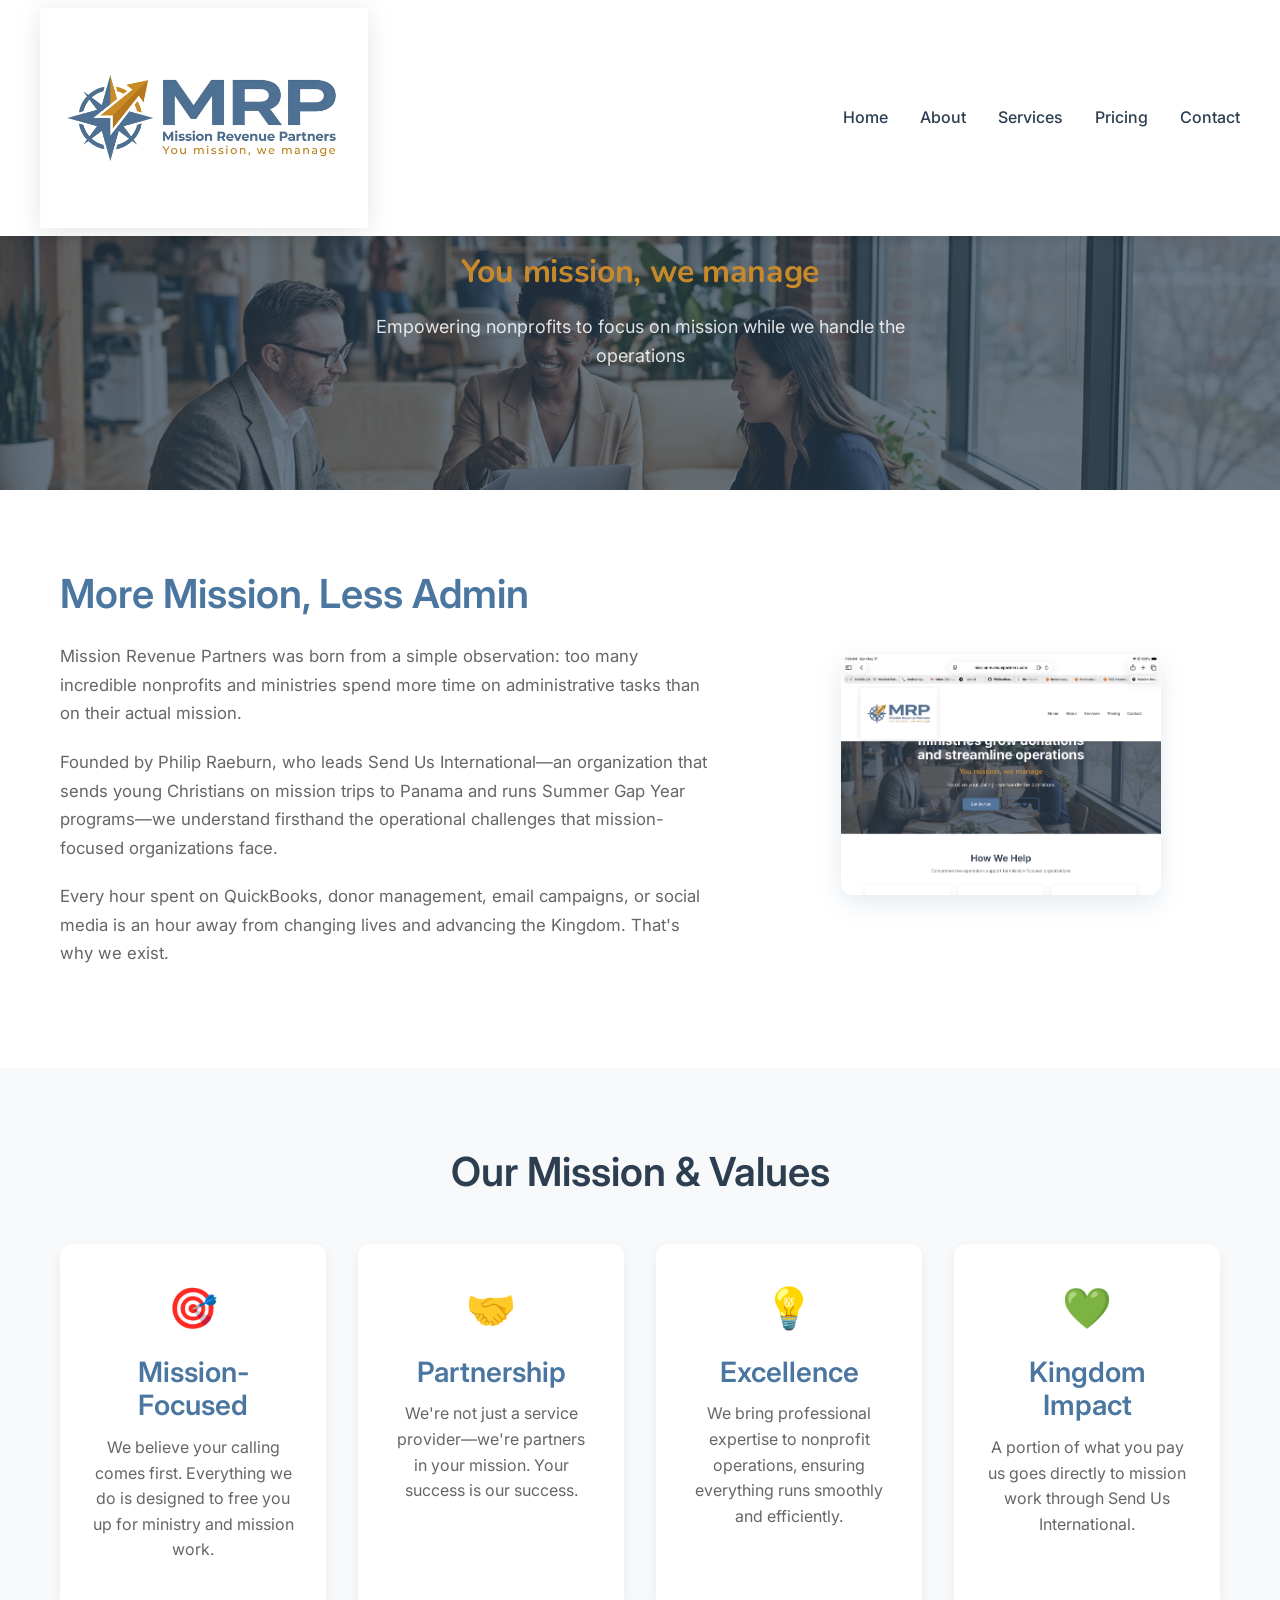
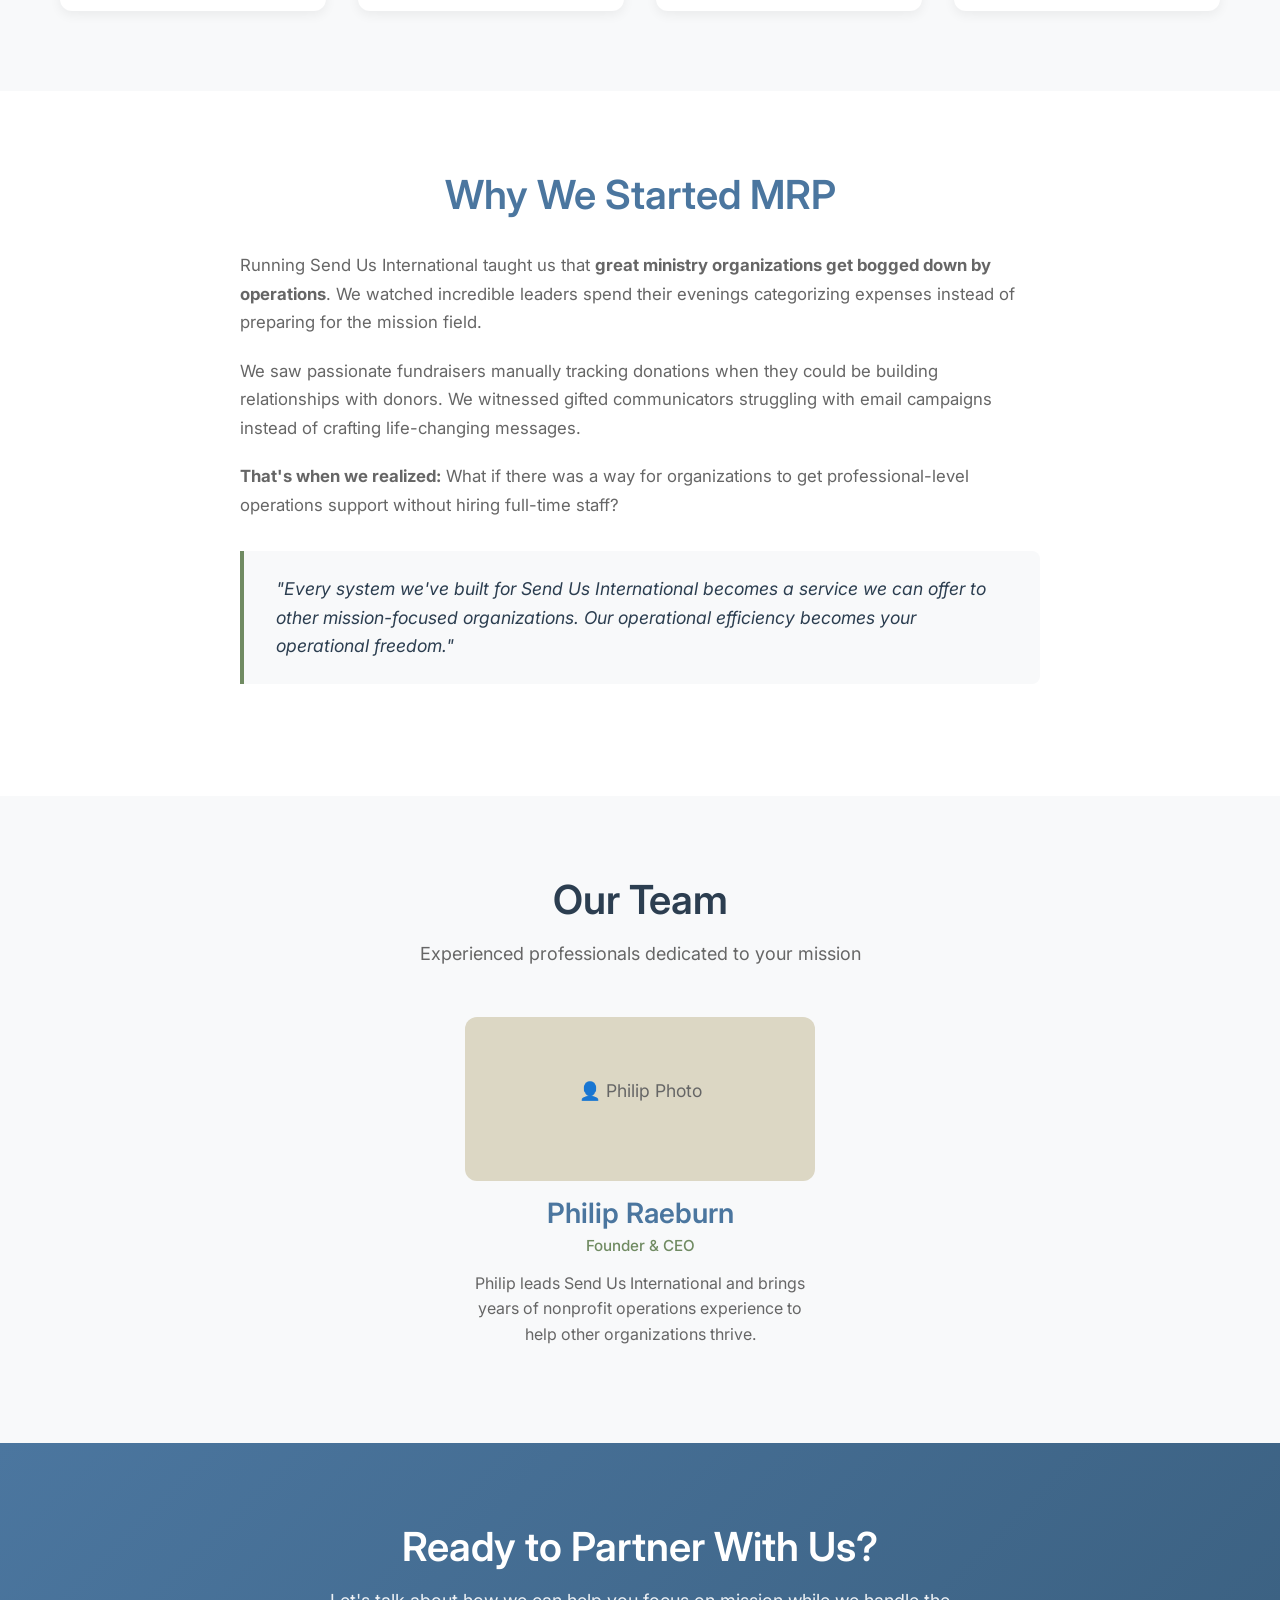
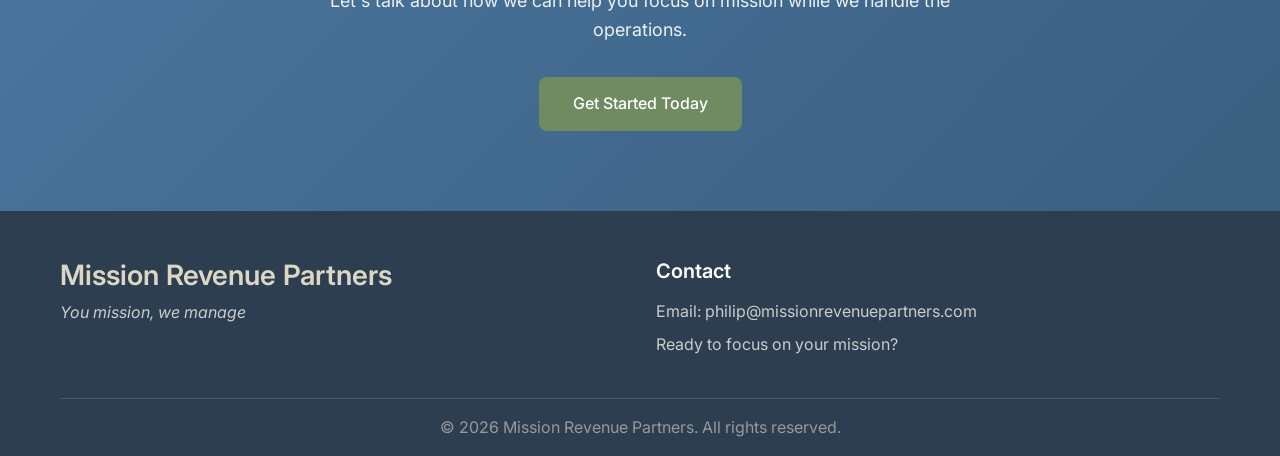
==== about.html @ ce21acee "Mobile-responsive hero: proper CSS classes instead of inline styles, mobile-optimized spacing and te" ====
<!DOCTYPE html>
<html lang="en">
<head>
    <meta charset="UTF-8">
    <meta name="viewport" content="width=device-width, initial-scale=1.0">
    <title>About Us - Mission Revenue Partners</title>
    <meta name="description" content="Learn about Mission Revenue Partners and our mission to help nonprofits and ministries focus on their calling while we handle operations.">
    <link rel="icon" type="image/png" sizes="32x32" href="images/favicon-32.png">
    <link rel="stylesheet" href="css/style.css?t=1779023974">
    <link href="https://fonts.googleapis.com/css2?family=Inter:wght@300;400;500;600;700&family=Nunito:wght@400;600;700;800&display=swap" rel="stylesheet">
</head>
<body>
    <!-- Header -->
    <header class="header">
        <nav class="nav container">
            <div class="nav-brand">
                <img src="images/logo.png?v=1778891341" alt="Mission Revenue Partners - You mission, we manage" class="nav-logo" >
            </div>
            <ul class="nav-menu">
                <li><a href="index.html" class="nav-link">Home</a></li>
                <li><a href="about.html" class="nav-link">About</a></li>
                <li><a href="services.html" class="nav-link">Services</a></li>
                <li><a href="pricing.html" class="nav-link">Pricing</a></li>
                <li><a href="contact.html" class="nav-link">Contact</a></li>
            </ul>
            <div class="nav-toggle">
                <span></span>
                <span></span>
                <span></span>
            </div>
        </nav>
    </header>

    <!-- About Hero -->
    <section class="page-hero">
        <div class="container">
            <h1>About Mission Revenue Partners</h1>
            <p class="hero-tagline">You mission, we manage</p>
            <p class="page-subtitle">Empowering nonprofits to focus on mission while we handle the operations</p>
        </div>
    </section>

    <!-- Our Story -->
    <section class="our-story">
        <div class="container">
            <div class="story-grid">
                <div class="story-content">
                    <h2>More Mission, Less Admin</h2>
                    <p>Mission Revenue Partners was born from a simple observation: too many incredible nonprofits and ministries spend more time on administrative tasks than on their actual mission.</p>
                    
                    <p>Founded by Philip Raeburn, who leads Send Us International—an organization that sends young Christians on mission trips to Panama and runs Summer Gap Year programs—we understand firsthand the operational challenges that mission-focused organizations face.</p>
                    
                    <p>Every hour spent on QuickBooks, donor management, email campaigns, or social media is an hour away from changing lives and advancing the Kingdom. That's why we exist.</p>
                </div>
                <div class="story-image">
                    <div class="founder-image">
                        <img src="images/philip-raeburn.png" alt="Philip Raeburn, Founder of Mission Revenue Partners" class="profile-photo">
                    </div>
                </div>
            </div>
        </div>
    </section>

    <!-- Mission & Values -->
    <section class="mission-values">
        <div class="container">
            <div class="section-header">
                <h2>Our Mission & Values</h2>
            </div>
            <div class="values-grid">
                <div class="value-card">
                    <div class="value-icon">🎯</div>
                    <h3>Mission-Focused</h3>
                    <p>We believe your calling comes first. Everything we do is designed to free you up for ministry and mission work.</p>
                </div>
                <div class="value-card">
                    <div class="value-icon">🤝</div>
                    <h3>Partnership</h3>
                    <p>We're not just a service provider—we're partners in your mission. Your success is our success.</p>
                </div>
                <div class="value-card">
                    <div class="value-icon">💡</div>
                    <h3>Excellence</h3>
                    <p>We bring professional expertise to nonprofit operations, ensuring everything runs smoothly and efficiently.</p>
                </div>
                <div class="value-card">
                    <div class="value-icon">💚</div>
                    <h3>Kingdom Impact</h3>
                    <p>A portion of what you pay us goes directly to mission work through Send Us International.</p>
                </div>
            </div>
        </div>
    </section>

    <!-- Why We Started -->
    <section class="why-started">
        <div class="container">
            <div class="why-content">
                <h2>Why We Started MRP</h2>
                <div class="why-story">
                    <p>Running Send Us International taught us that <strong>great ministry organizations get bogged down by operations</strong>. We watched incredible leaders spend their evenings categorizing expenses instead of preparing for the mission field.</p>
                    
                    <p>We saw passionate fundraisers manually tracking donations when they could be building relationships with donors. We witnessed gifted communicators struggling with email campaigns instead of crafting life-changing messages.</p>
                    
                    <p><strong>That's when we realized:</strong> What if there was a way for organizations to get professional-level operations support without hiring full-time staff?</p>
                    
                    <blockquote>
                        "Every system we've built for Send Us International becomes a service we can offer to other mission-focused organizations. Our operational efficiency becomes your operational freedom."
                    </blockquote>
                </div>
            </div>
        </div>
    </section>

    <!-- Team Section -->
    <section class="team-section">
        <div class="container">
            <div class="section-header">
                <h2>Our Team</h2>
                <p>Experienced professionals dedicated to your mission</p>
            </div>
            <div class="team-grid">
                <div class="team-member">
                    <div class="member-image">
                        <div class="placeholder-image">
                            <p>👤 Philip Photo</p>
                        </div>
                    </div>
                    <h3>Philip Raeburn</h3>
                    <p class="member-title">Founder & CEO</p>
                    <p>Philip leads Send Us International and brings years of nonprofit operations experience to help other organizations thrive.</p>
                </div>
            </div>
        </div>
    </section>

    <!-- CTA Section -->
    <section class="cta-section">
        <div class="container">
            <div class="cta-content">
                <h2>Ready to Partner With Us?</h2>
                <p>Let's talk about how we can help you focus on mission while we handle the operations.</p>
                <a href="contact.html" class="btn btn-primary">Get Started Today</a>
            </div>
        </div>
    </section>

    <!-- Footer -->
    <footer class="footer">
        <div class="container">
            <div class="footer-content">
                <div class="footer-brand">
                    <h3>Mission Revenue Partners</h3>
                    <p>You mission, we manage</p>
                </div>
                <div class="footer-contact">
                    <h4>Contact</h4>
                    <p>Email: philip@missionrevenuepartners.com</p>
                    <p>Ready to focus on your mission?</p>
                </div>
            </div>
            <div class="footer-bottom">
                <p>&copy; 2026 Mission Revenue Partners. All rights reserved.</p>
            </div>
        </div>
    </footer>

    <script src="js/main.js"></script>
</body>
</html>
---- css/style.css ----
/* Mission Revenue Partners - Website Styles */
/* Brand Colors: Blue #4B769F, Green #708B62, Beige #DCD7C4 */

:root {
    --primary-blue: #4B769F;
    --mission-green: #708B62;
    --amber-gold: #C8892B;
    --background-tan: #DCD7C4;
    --white: #ffffff;
    --dark: #2c3e50;
    --light-gray: #f8f9fa;
    --border-color: #e9ecef;
    
    --font-family: 'Inter', -apple-system, BlinkMacSystemFont, 'Segoe UI', sans-serif;
    --font-rounded: 'Nunito', 'Inter', -apple-system, sans-serif;
    --font-weight-light: 300;
    --font-weight-normal: 400;
    --font-weight-medium: 500;
    --font-weight-semibold: 600;
    --font-weight-bold: 700;
}

/* Base Styles */
* {
    margin: 0;
    padding: 0;
    box-sizing: border-box;
}

body {
    font-family: var(--font-family);
    font-weight: var(--font-weight-normal);
    line-height: 1.6;
    color: var(--dark);
    background-color: var(--white);
}

.container {
    max-width: 1200px;
    margin: 0 auto;
    padding: 0 20px;
}

/* Typography */
h1, h2, h3, h4, h5, h6 {
    font-weight: var(--font-weight-semibold);
    line-height: 1.2;
    margin-bottom: 1rem;
}

h1 { font-size: 3rem; }
h2 { font-size: 2.5rem; }
h3 { font-size: 1.75rem; }
h4 { font-size: 1.25rem; }

p {
    margin-bottom: 1rem;
    color: #666;
}

/* Buttons */
.btn {
    display: inline-block;
    padding: 12px 32px;
    font-weight: var(--font-weight-medium);
    text-decoration: none;
    border-radius: 8px;
    transition: all 0.3s ease;
    cursor: pointer;
    border: 2px solid transparent;
    font-size: 1rem;
}

.btn-primary {
    background-color: var(--primary-blue);
    color: var(--white);
}

.btn-primary:hover {
    background-color: #3a5f7f;
    transform: translateY(-2px);
}

.btn-secondary {
    background-color: transparent;
    color: var(--primary-blue);
    border-color: var(--primary-blue);
}

.btn-secondary:hover {
    background-color: var(--primary-blue);
    color: var(--white);
}

/* Header */
.header {
    background-color: var(--white);
    box-shadow: 0 2px 10px rgba(0,0,0,0.1);
    position: fixed;
    top: 0;
    left: 0;
    right: 0;
    z-index: 1000;
}

.nav {
    display: flex;
    justify-content: space-between;
    align-items: center;
    padding: 0.5rem 0;
}

.nav-brand {
    display: flex;
    align-items: center;
    gap: 12px;
}

.nav-logo {
    height: 220px !important;
    width: auto !important;
    display: block;
    filter: drop-shadow(0 4px 12px rgba(0,0,0,0.10));
    transition: transform 0.2s ease;
}
.nav-logo:hover {
    transform: scale(1.03);
}

.brand-name {
    color: var(--primary-blue);
    font-size: 1.35rem;
    font-weight: var(--font-weight-bold);
    margin: 0;
}

.nav-menu {
    display: flex;
    list-style: none;
    gap: 2rem;
    margin: 0;
}

.nav-link {
    text-decoration: none;
    color: var(--dark);
    font-weight: var(--font-weight-medium);
    transition: color 0.3s ease;
}

.nav-link:hover {
    color: var(--primary-blue);
}

.nav-toggle {
    display: none;
    flex-direction: column;
    cursor: pointer;
}

.nav-toggle span {
    width: 25px;
    height: 3px;
    background-color: var(--dark);
    margin: 3px 0;
    transition: 0.3s;
}

/* Hero Section */
.hero {
    background: linear-gradient(rgba(44, 62, 80, 0.6), rgba(44, 62, 80, 0.6)), url('../images/hero-bg.jpg?v=1779022975') center top/cover no-repeat;
    padding: 180px 0 140px;
    text-align: center;
    color: var(--white);
    min-height: 70vh;
    display: flex;
    align-items: center;
}

/* Mobile-optimized hero */
.hero-mobile-fixed {
    background: linear-gradient(rgba(0, 0, 0, 0.45), rgba(0, 0, 0, 0.45)), url('../images/hero-bg-new.png') center center/cover no-repeat;
    background-size: 120%;
    padding: 160px 0 160px;
    min-height: 90vh;
    display: flex;
    align-items: center;
    justify-content: center;
}

.hero .hero-title {
    color: var(--white);
}

.hero .hero-subtitle {
    color: rgba(255,255,255,0.85);
}

.hero-content {
    max-width: 800px;
    margin: 0 auto;
    width: 100%;
}

.hero-title {
    font-size: 3.5rem;
    font-weight: var(--font-weight-bold);
    color: var(--dark);
    margin-bottom: 1rem;
    line-height: 1.1;
}

.hero-tagline {
    font-family: var(--font-rounded);
    font-size: 2rem;
    font-weight: 700;
    color: var(--amber-gold);
    margin-bottom: 1rem;
    letter-spacing: -0.3px;
}

.hero-subtitle {
    font-size: 1.25rem;
    color: #666;
    margin-bottom: 2.5rem;
}

.hero-buttons {
    display: flex;
    gap: 1rem;
    justify-content: center;
    flex-wrap: wrap;
}

/* Services Preview */
.services-preview {
    padding: 80px 0;
    background-color: var(--white);
}

.section-header {
    text-align: center;
    margin-bottom: 3rem;
}

.section-header h2 {
    color: var(--dark);
    margin-bottom: 1rem;
}

.section-header p {
    font-size: 1.125rem;
    color: #666;
    max-width: 600px;
    margin: 0 auto;
}

.services-grid {
    display: grid;
    grid-template-columns: repeat(auto-fit, minmax(300px, 1fr));
    gap: 2rem;
    margin-top: 3rem;
}

.service-card {
    background-color: var(--white);
    padding: 2rem;
    border-radius: 12px;
    box-shadow: 0 4px 20px rgba(0,0,0,0.08);
    text-align: center;
    transition: transform 0.3s ease, box-shadow 0.3s ease;
}

.service-card:hover {
    transform: translateY(-5px);
    box-shadow: 0 8px 30px rgba(0,0,0,0.12);
}

.service-icon {
    font-size: 3rem;
    margin-bottom: 1rem;
}

.service-card h3 {
    color: var(--primary-blue);
    margin-bottom: 1rem;
}

.service-card p {
    color: #666;
    line-height: 1.6;
}

/* Value Proposition */
.value-prop {
    padding: 80px 0;
    background-color: var(--light-gray);
}

.value-content {
    text-align: center;
    max-width: 800px;
    margin: 0 auto;
}

.value-content h2 {
    color: var(--primary-blue);
    margin-bottom: 1.5rem;
}

.value-content p {
    font-size: 1.125rem;
    margin-bottom: 3rem;
}

.value-stats {
    display: grid;
    grid-template-columns: repeat(auto-fit, minmax(200px, 1fr));
    gap: 2rem;
    margin-top: 3rem;
}

.stat {
    text-align: center;
}

.stat h3 {
    font-size: 3rem;
    color: var(--mission-green);
    margin-bottom: 0.5rem;
    font-weight: var(--font-weight-bold);
}

.stat p {
    color: #666;
    font-weight: var(--font-weight-medium);
    margin: 0;
}

/* Mission Statement */
.mission-statement {
    padding: 80px 0;
    background-color: var(--primary-blue);
    color: var(--white);
}

.mission-content {
    text-align: center;
    max-width: 900px;
    margin: 0 auto;
}

.mission-statement h2 {
    color: var(--white);
    margin-bottom: 2rem;
}

.mission-text {
    font-size: 1.25rem;
    line-height: 1.7;
    color: var(--white);
    font-style: italic;
    margin: 0;
}

/* Page Hero (Sub-pages) */
.page-hero {
    background: linear-gradient(rgba(44, 62, 80, 0.7), rgba(44, 62, 80, 0.7)), url('../images/hero-bg.jpg?v=1779022975') center top/cover no-repeat;
    padding: 180px 0 120px;
    text-align: center;
    min-height: 50vh;
    display: flex;
    align-items: center;
}

.page-hero .container {
    width: 100%;
}

.page-hero h1 {
    font-size: 3rem;
    font-weight: var(--font-weight-bold);
    color: var(--white);
    margin-bottom: 0.5rem;
}

.page-hero .hero-tagline {
    color: var(--amber-gold);
}

.page-subtitle {
    font-size: 1.125rem;
    color: rgba(255,255,255,0.85);
    max-width: 600px;
    margin: 0 auto;
}

/* Our Story */
.our-story {
    padding: 80px 0;
}

.story-grid {
    display: grid;
    grid-template-columns: 1.5fr 1fr;
    gap: 4rem;
    align-items: center;
}

.story-content h2 {
    color: var(--primary-blue);
    margin-bottom: 1.5rem;
}

.story-content p {
    margin-bottom: 1.25rem;
    font-size: 1.05rem;
    line-height: 1.7;
}

.placeholder-image {
    background: var(--background-tan);
    border-radius: 12px;
    padding: 60px 40px;
    text-align: center;
    color: #999;
    font-size: 1.1rem;
}

.founder-image {
    text-align: center;
}

.profile-photo {
    width: 100%;
    max-width: 320px;
    height: auto;
    border-radius: 12px;
    box-shadow: 0 8px 24px rgba(75, 118, 159, 0.15);
    transition: transform 0.3s ease, box-shadow 0.3s ease;
}

.profile-photo:hover {
    transform: translateY(-4px);
    box-shadow: 0 12px 32px rgba(75, 118, 159, 0.2);
}

/* Values */
.mission-values {
    padding: 80px 0;
    background: var(--light-gray);
}

.values-grid {
    display: grid;
    grid-template-columns: repeat(auto-fit, minmax(250px, 1fr));
    gap: 2rem;
    margin-top: 3rem;
}

.value-card {
    background: var(--white);
    padding: 2rem;
    border-radius: 12px;
    box-shadow: 0 4px 12px rgba(0,0,0,0.06);
    text-align: center;
}

.value-icon {
    font-size: 2.5rem;
    margin-bottom: 1rem;
}

.value-card h3 {
    color: var(--primary-blue);
    margin-bottom: 0.75rem;
}

/* Why Started */
.why-started {
    padding: 80px 0;
}

.why-content {
    max-width: 800px;
    margin: 0 auto;
}

.why-content h2 {
    text-align: center;
    color: var(--primary-blue);
    margin-bottom: 2rem;
}

.why-story p {
    margin-bottom: 1.25rem;
    font-size: 1.05rem;
    line-height: 1.7;
}

.why-story blockquote {
    border-left: 4px solid var(--mission-green);
    margin: 2rem 0;
    padding: 1.5rem 2rem;
    background: var(--light-gray);
    border-radius: 0 8px 8px 0;
    font-style: italic;
    font-size: 1.1rem;
    color: var(--dark);
}

/* Team */
.team-section {
    padding: 80px 0;
    background: var(--light-gray);
}

.team-grid {
    display: grid;
    grid-template-columns: repeat(auto-fit, minmax(280px, 1fr));
    gap: 2rem;
    margin-top: 3rem;
    justify-items: center;
}

.team-member {
    text-align: center;
    max-width: 350px;
}

.team-member h3 {
    color: var(--primary-blue);
    margin: 1rem 0 0.25rem;
}

.member-title {
    color: var(--mission-green);
    font-weight: var(--font-weight-medium);
    font-size: 0.95rem;
    margin-bottom: 0.75rem;
}

.member-image {
    margin-bottom: 0.5rem;
}

/* Services Detailed */
.services-detailed {
    padding: 80px 0;
}

.service-detailed {
    margin-bottom: 4rem;
    padding-bottom: 4rem;
    border-bottom: 1px solid var(--border-color);
}

.service-detailed:last-child {
    border-bottom: none;
    margin-bottom: 0;
    padding-bottom: 0;
}

.service-icon-large {
    font-size: 3.5rem;
    margin-bottom: 1rem;
}

.service-content h2 {
    color: var(--primary-blue);
    margin-bottom: 0.5rem;
}

.service-description {
    font-size: 1.125rem;
    color: #666;
    margin-bottom: 1.5rem;
}

.service-features {
    margin-bottom: 1.5rem;
}

.service-features h3 {
    color: var(--mission-green);
    font-size: 1.1rem;
    margin-bottom: 0.75rem;
}

.service-features ul {
    list-style: none;
    padding: 0;
}

.service-features li {
    padding: 0.5rem 0;
    padding-left: 1.5rem;
    position: relative;
    line-height: 1.5;
}

.service-features li::before {
    content: "▸";
    color: var(--primary-blue);
    position: absolute;
    left: 0;
}

.service-benefits {
    background: var(--light-gray);
    padding: 1.5rem 2rem;
    border-radius: 8px;
}

.service-benefits h3 {
    color: var(--mission-green);
    margin-bottom: 0.5rem;
}

.service-benefits p {
    margin: 0;
    line-height: 1.8;
}

/* Process */
.service-process {
    padding: 80px 0;
    background: var(--light-gray);
}

.process-steps {
    display: grid;
    grid-template-columns: repeat(auto-fit, minmax(220px, 1fr));
    gap: 2rem;
    margin-top: 3rem;
}

.process-step {
    text-align: center;
    background: var(--white);
    padding: 2rem;
    border-radius: 12px;
    box-shadow: 0 4px 12px rgba(0,0,0,0.06);
}

.step-number {
    width: 48px;
    height: 48px;
    background: var(--primary-blue);
    color: var(--white);
    border-radius: 50%;
    display: flex;
    align-items: center;
    justify-content: center;
    font-size: 1.5rem;
    font-weight: var(--font-weight-bold);
    margin: 0 auto 1rem;
}

.process-step h3 {
    color: var(--dark);
    font-size: 1.15rem;
    margin-bottom: 0.5rem;
}

/* CTA Section */
.cta-section {
    padding: 80px 0;
    background: linear-gradient(135deg, var(--primary-blue) 0%, #3a5f7f 100%);
    color: var(--white);
}

.cta-content {
    text-align: center;
    max-width: 700px;
    margin: 0 auto;
}

.cta-content h2 {
    color: var(--white);
    margin-bottom: 1rem;
}

.cta-content p {
    color: rgba(255,255,255,0.9);
    font-size: 1.125rem;
    margin-bottom: 2rem;
}

.cta-content .btn-primary {
    background: var(--mission-green);
}

.cta-content .btn-primary:hover {
    background: #5a704e;
}

/* Pricing Page */
.pricing-section {
    padding: 80px 0;
}

.pricing-grid {
    display: grid;
    grid-template-columns: repeat(auto-fit, minmax(300px, 1fr));
    gap: 2rem;
    margin-top: 3rem;
}

.pricing-card {
    background: var(--white);
    border-radius: 12px;
    box-shadow: 0 4px 20px rgba(0,0,0,0.08);
    padding: 2.5rem 2rem;
    text-align: center;
    transition: transform 0.3s ease;
}

.pricing-card.featured {
    border: 2px solid var(--primary-blue);
    transform: scale(1.02);
}

.pricing-card:hover {
    transform: translateY(-5px);
}

.pricing-card.featured:hover {
    transform: scale(1.02) translateY(-5px);
}

.pricing-header {
    margin-bottom: 2rem;
}

.pricing-header h3 {
    color: var(--dark);
    font-size: 1.5rem;
    margin-bottom: 0.5rem;
}

.pricing-price {
    font-size: 3rem;
    font-weight: var(--font-weight-bold);
    color: var(--primary-blue);
    margin-bottom: 0.25rem;
}

.pricing-price span {
    font-size: 1rem;
    color: #999;
    font-weight: var(--font-weight-normal);
}

.pricing-card ul {
    list-style: none;
    padding: 0;
    margin-bottom: 2rem;
    text-align: left;
}

.pricing-card li {
    padding: 0.6rem 0;
    border-bottom: 1px solid var(--border-color);
}

.pricing-card li:last-child {
    border-bottom: none;
}

/* Contact Page */
.contact-section {
    padding: 80px 0;
}

.contact-grid {
    display: grid;
    grid-template-columns: 1fr 1fr;
    gap: 4rem;
    margin-top: 3rem;
}

.contact-info h3 {
    color: var(--primary-blue);
    margin-bottom: 0.5rem;
}

.contact-method {
    margin-bottom: 2rem;
}

.contact-method .icon {
    font-size: 1.5rem;
    margin-bottom: 0.5rem;
}

.contact-form-wrapper {
    background: var(--light-gray);
    padding: 2.5rem;
    border-radius: 12px;
}

.contact-form-wrapper h3 {
    color: var(--primary-blue);
    margin-bottom: 1.5rem;
}

.form-group {
    margin-bottom: 1.25rem;
}

.form-group label {
    display: block;
    margin-bottom: 0.5rem;
    font-weight: var(--font-weight-medium);
    color: var(--dark);
}

.form-group input,
.form-group select,
.form-group textarea {
    width: 100%;
    padding: 0.75rem 1rem;
    border: 1px solid var(--border-color);
    border-radius: 8px;
    font-family: var(--font-family);
    font-size: 1rem;
    transition: border-color 0.3s;
}

.form-group input:focus,
.form-group select:focus,
.form-group textarea:focus {
    outline: none;
    border-color: var(--primary-blue);
}

/* Footer */
.footer {
    background-color: var(--dark);
    color: var(--white);
    padding: 3rem 0 1rem;
}

.footer-content {
    display: grid;
    grid-template-columns: repeat(auto-fit, minmax(250px, 1fr));
    gap: 2rem;
    margin-bottom: 2rem;
}

.footer-brand h3 {
    color: var(--background-tan);
    margin-bottom: 0.5rem;
}

.footer-brand p {
    color: #ccc;
    font-style: italic;
}

.footer-contact h4 {
    color: var(--white);
    margin-bottom: 1rem;
}

.footer-contact p {
    color: #ccc;
    margin-bottom: 0.5rem;
}

.footer-bottom {
    border-top: 1px solid #555;
    padding-top: 1rem;
    text-align: center;
}

.footer-bottom p {
    color: #999;
    margin: 0;
}

/* Responsive Design */
@media (max-width: 768px) {
    .nav-menu {
        display: none;
    }
    
    .nav-toggle {
        display: flex;
    }
    
    .hero-title {
        font-size: 2.5rem;
    }
    
    .hero-tagline {
        font-size: 1.5rem;
    }
    
    .hero-buttons {
        flex-direction: column;
        align-items: center;
    }
    
    .hero-mobile-fixed {
        padding: 120px 0 120px;
        min-height: 100vh;
        background-size: 140%;
    }
    
    .hero-mobile-fixed .hero-content {
        padding: 0 15px;
    }
    
    .services-grid {
        grid-template-columns: 1fr;
    }
    
    .value-stats {
        grid-template-columns: 1fr;
    }
    
    h1 { font-size: 2rem; }
    h2 { font-size: 1.75rem; }
    
    .container {
        padding: 0 15px;
    }
}

@media (max-width: 480px) {
    .hero-title {
        font-size: 2rem;
    }
    
    .hero-tagline {
        font-size: 1.25rem;
    }
    
    .mission-text {
        font-size: 1rem;
    }
    
    .service-card {
        padding: 1.5rem;
    }
    
    .hero-mobile-fixed {
        padding: 100px 0 100px;
        background-size: 160%;
    }
    
    .hero-mobile-fixed .hero-title {
        font-size: 1.8rem;
        line-height: 1.2;
    }
    
    .hero-mobile-fixed .hero-tagline {
        font-size: 1.1rem;
    }
}
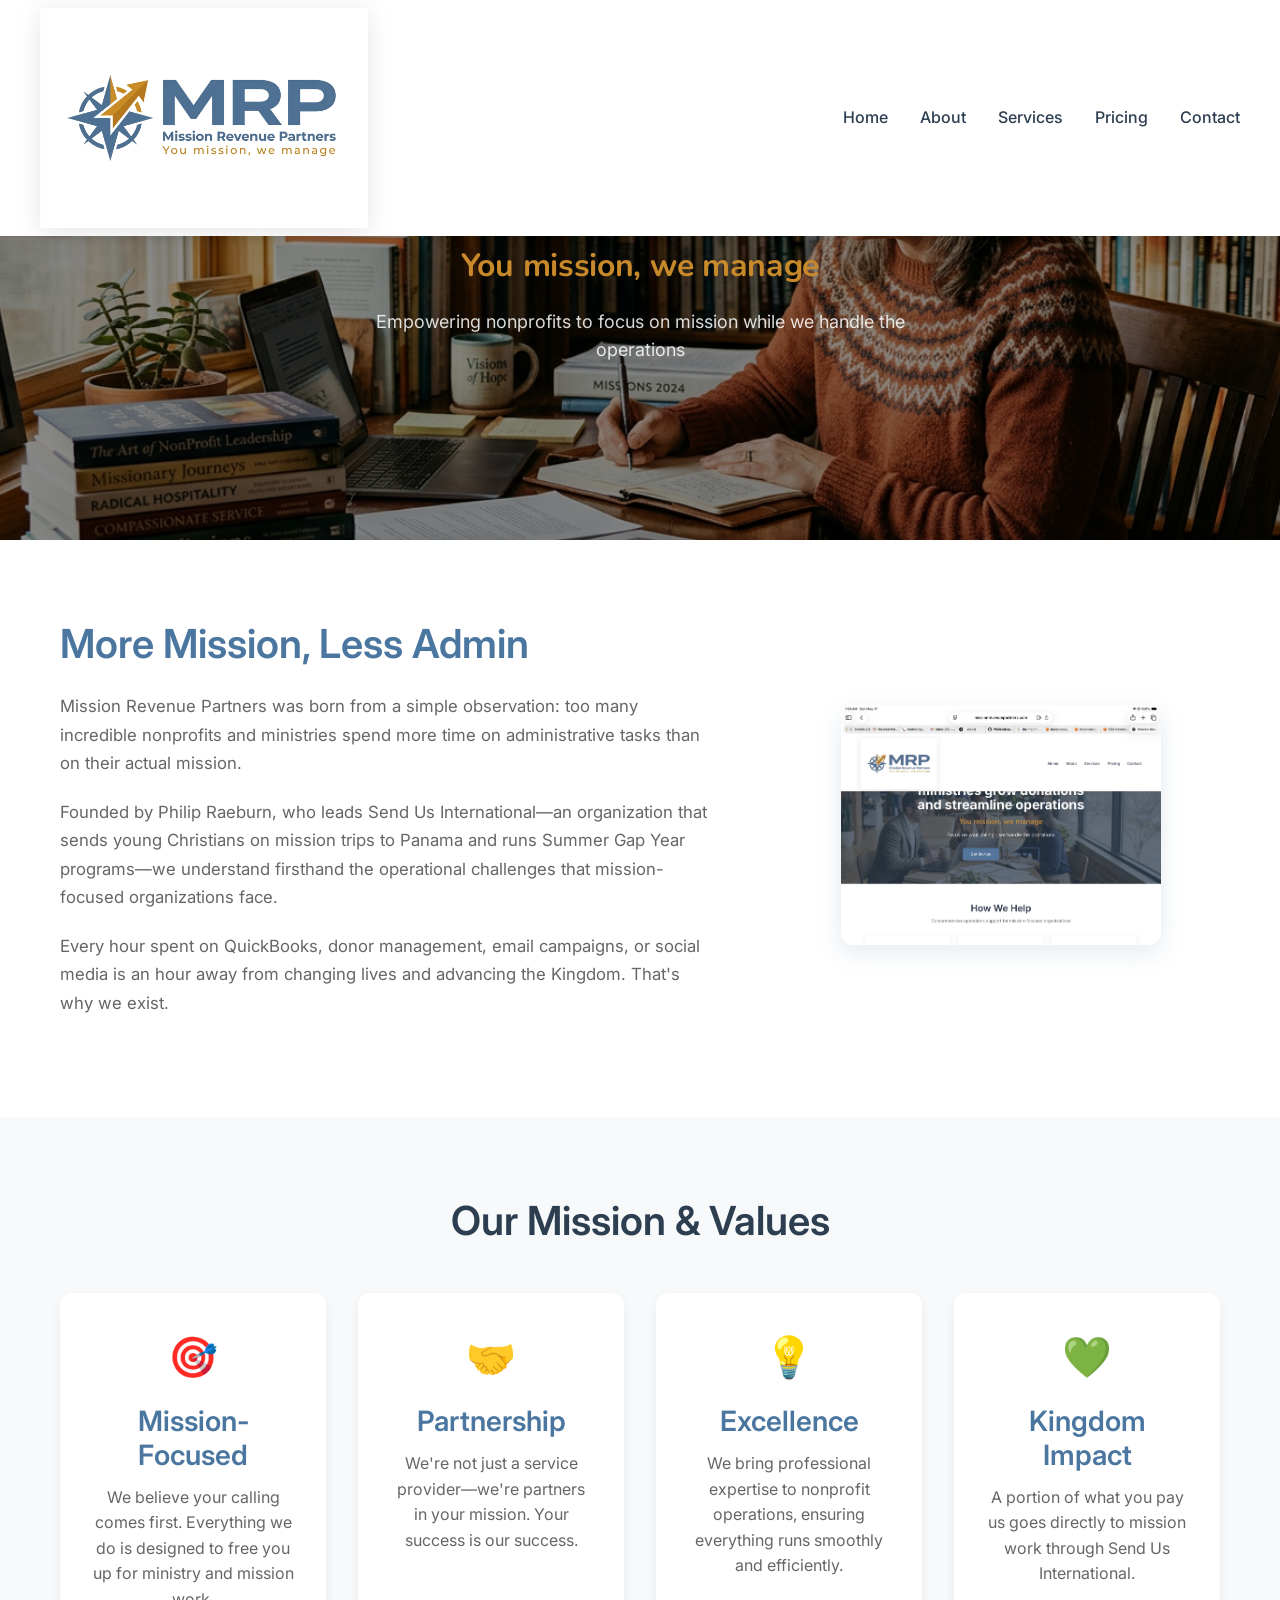
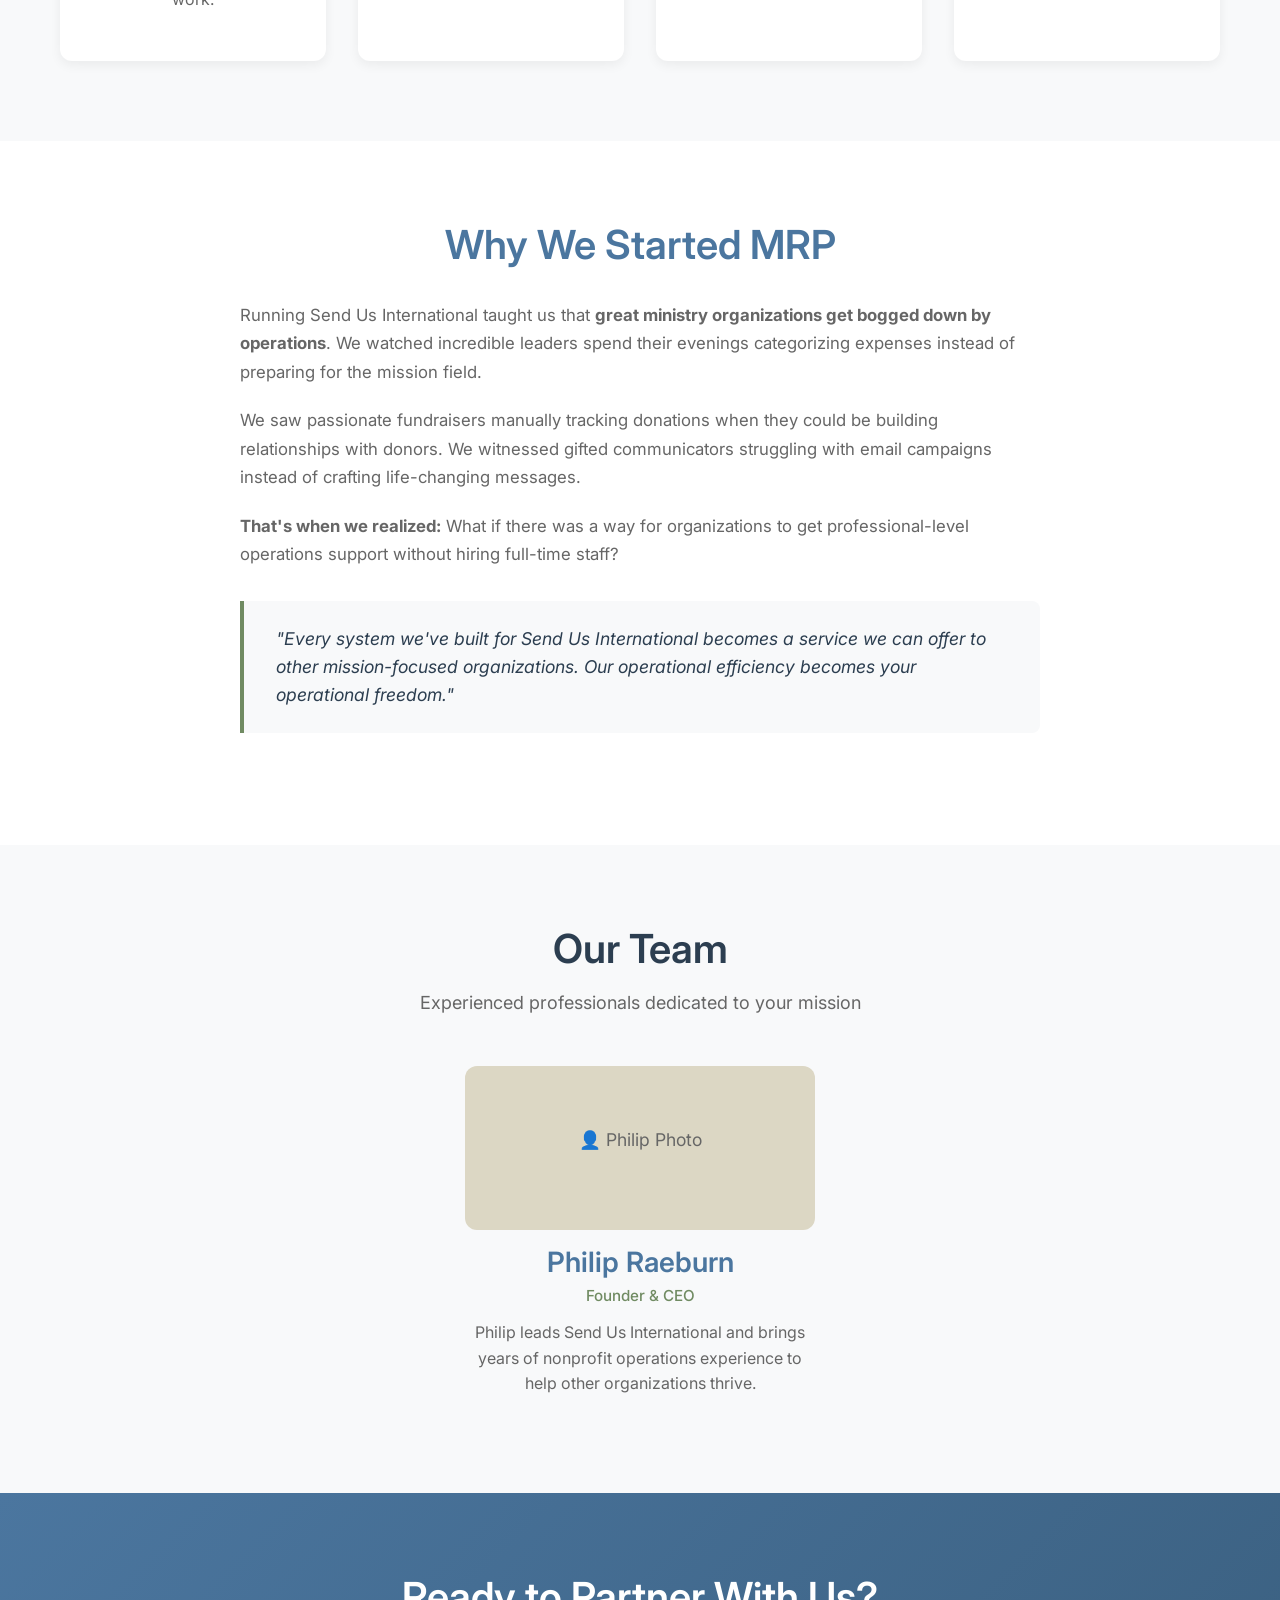
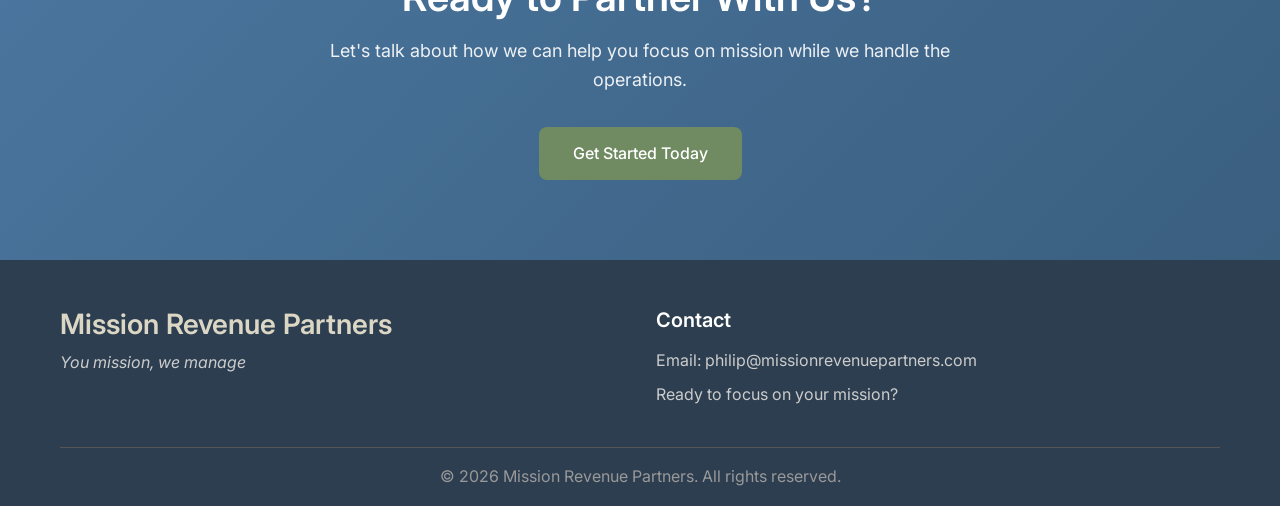
==== commit 6ac78bbd: "COMPLETE WEBSITE FIX: All pages now have unique background images + proper mobile responsive positio" ====
--- a/about.html
+++ b/about.html
@@ -6,7 +6,7 @@
     <title>About Us - Mission Revenue Partners</title>
     <meta name="description" content="Learn about Mission Revenue Partners and our mission to help nonprofits and ministries focus on their calling while we handle operations.">
     <link rel="icon" type="image/png" sizes="32x32" href="images/favicon-32.png">
-    <link rel="stylesheet" href="css/style.css?t=1779023974">
+    <link rel="stylesheet" href="css/style.css?t=1779031781">
     <link href="https://fonts.googleapis.com/css2?family=Inter:wght@300;400;500;600;700&family=Nunito:wght@400;600;700;800&display=swap" rel="stylesheet">
 </head>
 <body>
@@ -32,7 +32,7 @@
     </header>
 
     <!-- About Hero -->
-    <section class="page-hero">
+    <section class="page-hero about-hero">
         <div class="container">
             <h1>About Mission Revenue Partners</h1>
             <p class="hero-tagline">You mission, we manage</p>
--- a/css/style.css
+++ b/css/style.css
@@ -168,21 +168,22 @@
 
 /* Hero Section */
 .hero {
-    background: linear-gradient(rgba(44, 62, 80, 0.6), rgba(44, 62, 80, 0.6)), url('../images/hero-bg.jpg?v=1779022975') center top/cover no-repeat;
-    padding: 180px 0 140px;
-    text-align: center;
-    color: var(--white);
-    min-height: 70vh;
+    background: linear-gradient(rgba(44, 62, 80, 0.6), rgba(44, 62, 80, 0.6)), url('../images/hero-bg-new.png') center calc(40% + 100px)/cover no-repeat;
+    padding: 140px 0 100px;
+    text-align: center;
+    color: var(--white);
+    min-height: 80vh;
     display: flex;
     align-items: center;
+    justify-content: center;
+    background-size: 120%;
 }
 
 /* Mobile-optimized hero */
 .hero-mobile-fixed {
-    background: linear-gradient(rgba(0, 0, 0, 0.45), rgba(0, 0, 0, 0.45)), url('../images/hero-bg-new.png') center center/cover no-repeat;
-    background-size: 120%;
-    padding: 160px 0 160px;
-    min-height: 90vh;
+    background: linear-gradient(rgba(0, 0, 0, 0.45), rgba(0, 0, 0, 0.45)), url('../images/hero-bg-new.png') center calc(30% + 100px)/cover no-repeat;
+    padding: 80px 0;
+    min-height: 100vh;
     display: flex;
     align-items: center;
     justify-content: center;
@@ -363,18 +364,40 @@
     margin: 0;
 }
 
-/* Page Hero (Sub-pages) */
+/* Page Hero (Sub-pages) - Base */
 .page-hero {
-    background: linear-gradient(rgba(44, 62, 80, 0.7), rgba(44, 62, 80, 0.7)), url('../images/hero-bg.jpg?v=1779022975') center top/cover no-repeat;
-    padding: 180px 0 120px;
-    text-align: center;
-    min-height: 50vh;
+    padding: 120px 0;
+    text-align: center;
+    min-height: 60vh;
     display: flex;
     align-items: center;
+    justify-content: center;
+    color: var(--white);
 }
 
 .page-hero .container {
     width: 100%;
+}
+
+/* Individual Page Heroes */
+.about-hero {
+    background: linear-gradient(rgba(0, 0, 0, 0.45), rgba(0, 0, 0, 0.45)), url('../images/about-hero.png') center center/cover no-repeat;
+    background-size: 120%;
+}
+
+.services-hero {
+    background: linear-gradient(rgba(0, 0, 0, 0.45), rgba(0, 0, 0, 0.45)), url('../images/services-hero.png') center center/cover no-repeat;
+    background-size: 120%;
+}
+
+.pricing-hero {
+    background: linear-gradient(rgba(0, 0, 0, 0.45), rgba(0, 0, 0, 0.45)), url('../images/pricing-hero.png') center center/cover no-repeat;
+    background-size: 120%;
+}
+
+.contact-hero {
+    background: linear-gradient(rgba(0, 0, 0, 0.45), rgba(0, 0, 0, 0.45)), url('../images/contact-hero.png') center center/cover no-repeat;
+    background-size: 120%;
 }
 
 .page-hero h1 {
@@ -904,13 +927,40 @@
     }
     
     .hero-mobile-fixed {
-        padding: 120px 0 120px;
+        padding: 40px 20px;
         min-height: 100vh;
-        background-size: 140%;
+        background-size: 100%;
+        align-items: center;
+        background-position: center calc(40%);
     }
     
     .hero-mobile-fixed .hero-content {
-        padding: 0 15px;
+    }
+    
+    /* Page heroes mobile */
+    .page-hero {
+        padding: 60px 20px;
+        min-height: 100vh;
+        background-size: 140% !important;
+    }
+    
+    .page-hero .container {
+        margin-top: 20vh;
+        padding: 20px;
+        max-width: 100%;
+        text-align: center;
+        margin-top: 15vh;
+    }
+    
+    .hero-mobile-fixed .hero-title {
+        font-size: 2rem;
+        line-height: 1.3;
+        margin-bottom: 1rem;
+    }
+    
+    .hero-mobile-fixed .hero-tagline {
+        font-size: 1.4rem;
+        margin-bottom: 1rem;
     }
     
     .services-grid {
@@ -947,16 +997,58 @@
     }
     
     .hero-mobile-fixed {
-        padding: 100px 0 100px;
-        background-size: 160%;
+        padding: 30px 15px;
+        background-size: 100%;
+        min-height: 100vh;
+        align-items: center;
+        background-position: center calc(45%);
+    }
+    
+    .hero-mobile-fixed .hero-content {
+    }
+    
+    /* Page heroes mobile */
+    .page-hero {
+        padding: 60px 20px;
+        min-height: 100vh;
+        background-size: 140% !important;
+    }
+    
+    .page-hero .container {
+        margin-top: 20vh;
+        padding: 15px;
+        width: 100%;
+        margin-top: 20vh;
     }
     
     .hero-mobile-fixed .hero-title {
-        font-size: 1.8rem;
-        line-height: 1.2;
+        font-size: 1.4rem;
+        line-height: 1.3;
+        margin-bottom: 0.8rem;
     }
     
     .hero-mobile-fixed .hero-tagline {
-        font-size: 1.1rem;
+        font-size: 1.2rem;
+        margin-bottom: 0.8rem;
+    }
+    
+    .hero-mobile-fixed .hero-subtitle {
+        font-size: 0.95rem;
+        margin-bottom: 1.5rem;
+        line-height: 1.4;
+    }
+    
+    .hero-mobile-fixed .hero-buttons {
+        flex-direction: column;
+        gap: 0.8rem;
+        width: 100%;
+        max-width: 280px;
+        margin: 0 auto;
+    }
+    
+    .hero-mobile-fixed .btn {
+        width: 100%;
+        padding: 12px 20px;
+        font-size: 0.95rem;
     }
 }
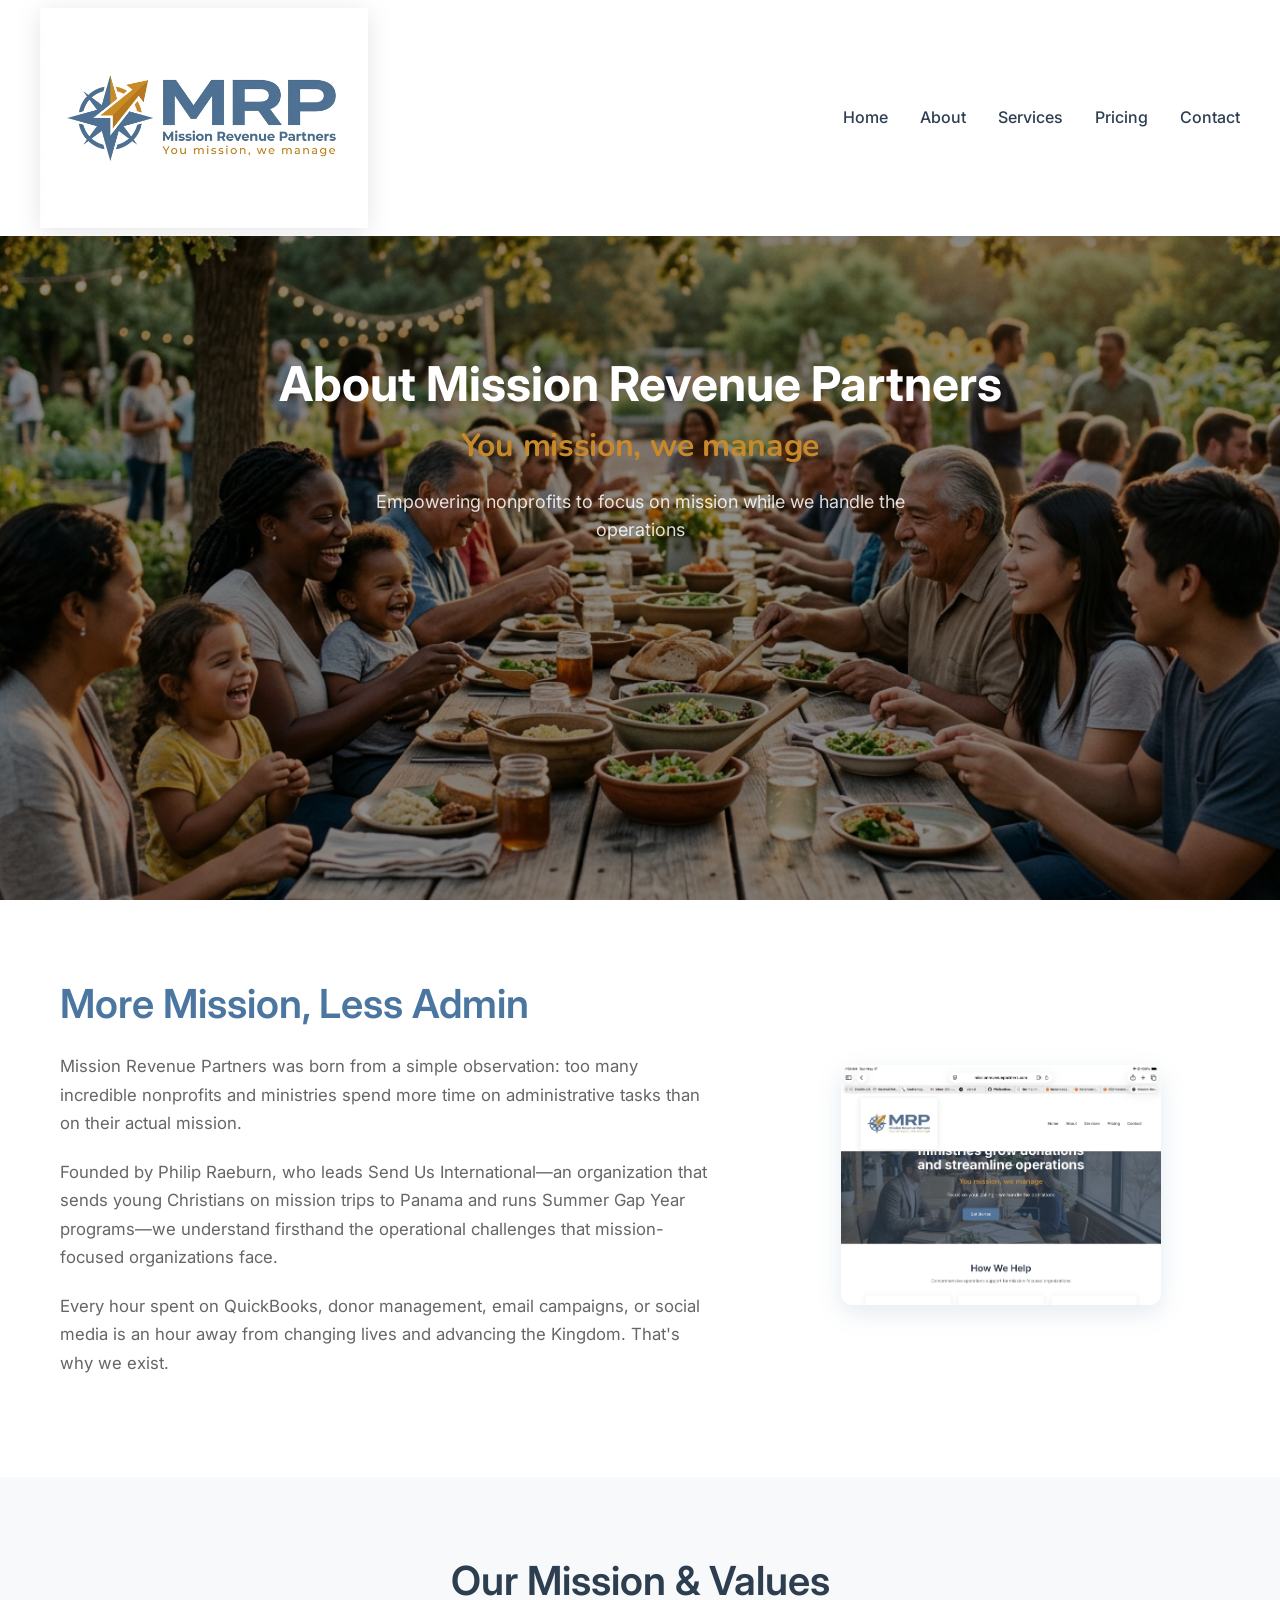
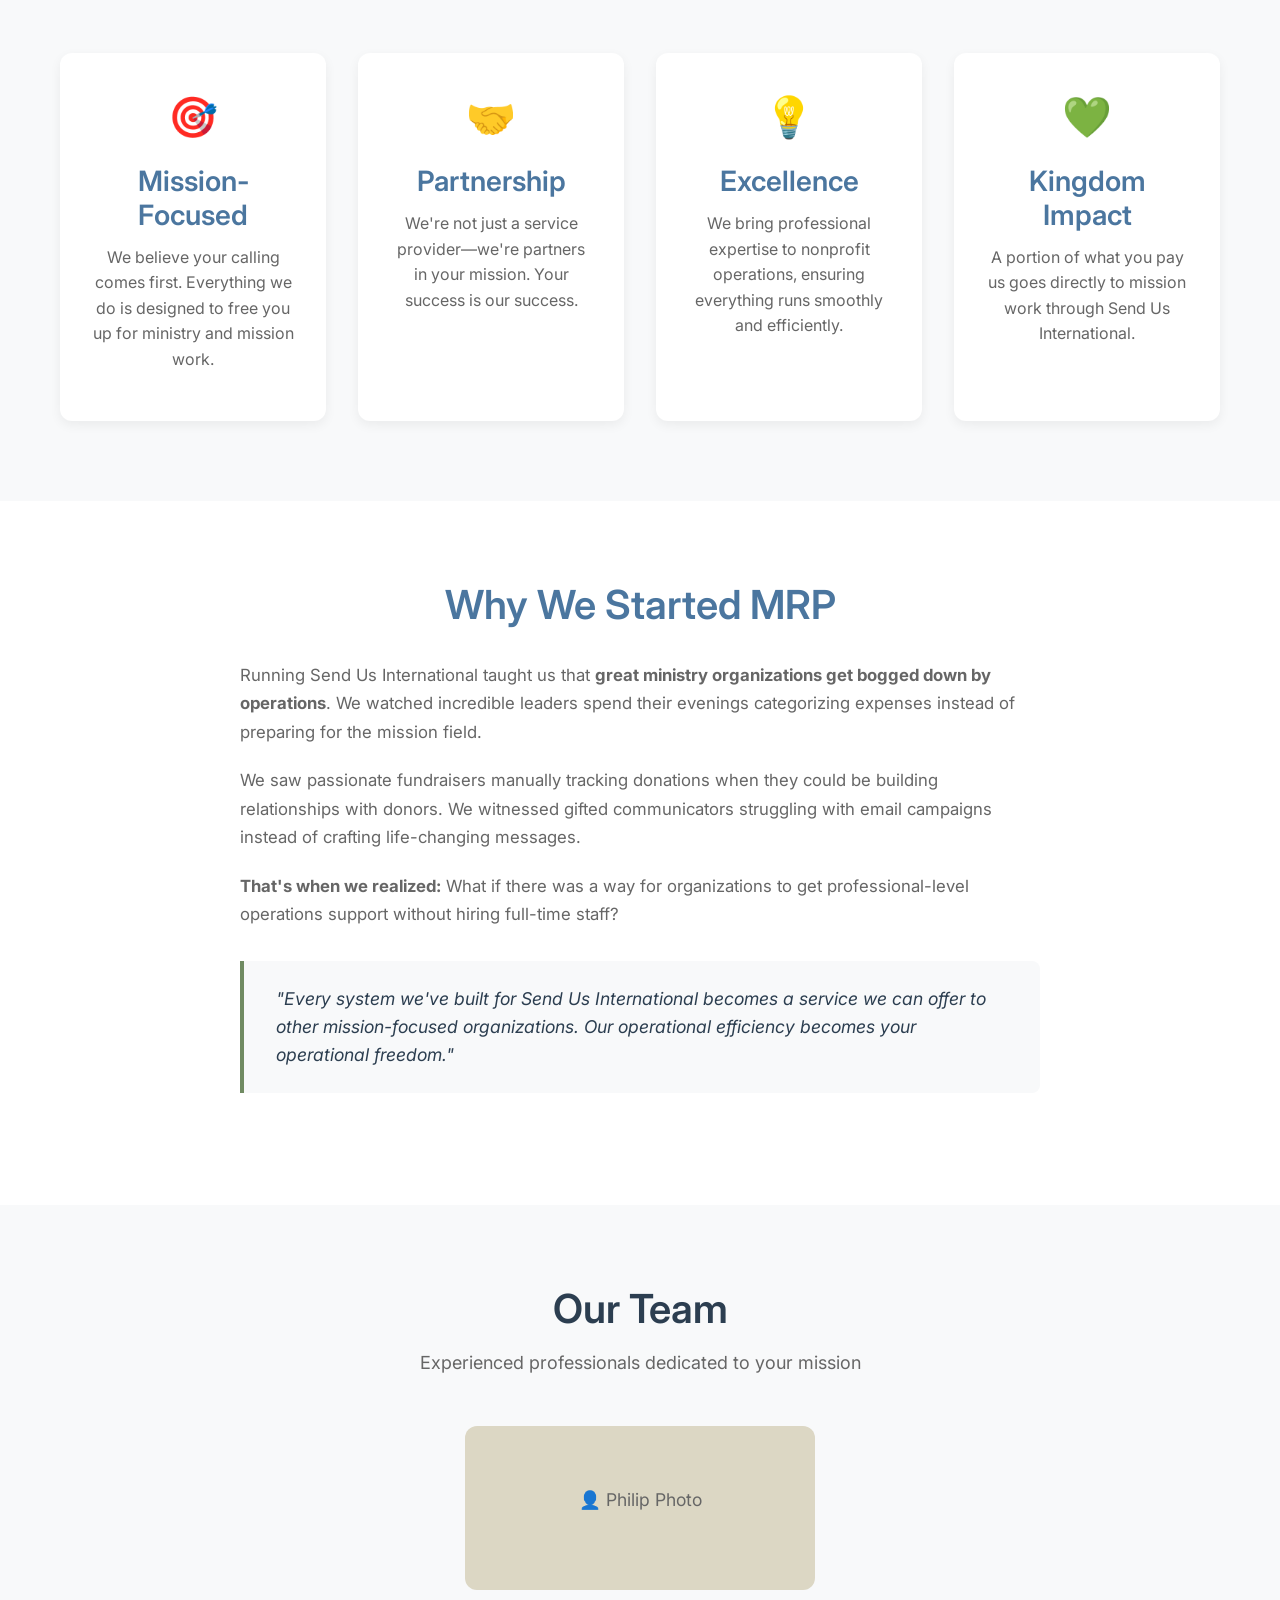
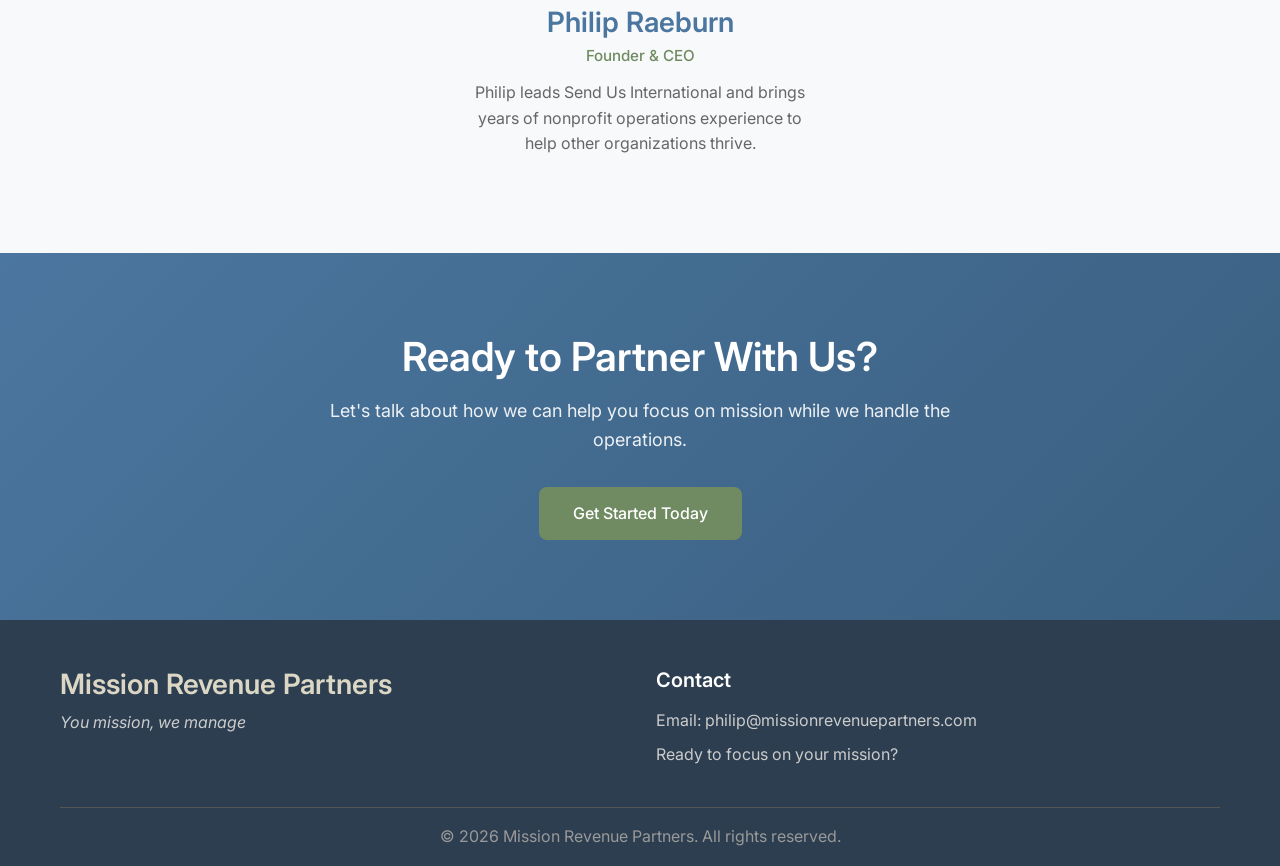
==== commit 0227c7e9: "STANDARDIZE ALL PAGES: Copy exact homepage positioning/centering to all page heroes - consistent for" ====
--- a/about.html
+++ b/about.html
@@ -6,7 +6,7 @@
     <title>About Us - Mission Revenue Partners</title>
     <meta name="description" content="Learn about Mission Revenue Partners and our mission to help nonprofits and ministries focus on their calling while we handle operations.">
     <link rel="icon" type="image/png" sizes="32x32" href="images/favicon-32.png">
-    <link rel="stylesheet" href="css/style.css?t=1779031781">
+    <link rel="stylesheet" href="css/style.css?t=1779063658">
     <link href="https://fonts.googleapis.com/css2?family=Inter:wght@300;400;500;600;700&family=Nunito:wght@400;600;700;800&display=swap" rel="stylesheet">
 </head>
 <body>
--- a/css/style.css
+++ b/css/style.css
@@ -379,25 +379,45 @@
     width: 100%;
 }
 
-/* Individual Page Heroes */
+/* Individual Page Heroes - Same positioning as homepage */
 .about-hero {
-    background: linear-gradient(rgba(0, 0, 0, 0.45), rgba(0, 0, 0, 0.45)), url('../images/about-hero.png') center center/cover no-repeat;
+    background: linear-gradient(rgba(0, 0, 0, 0.45), rgba(0, 0, 0, 0.45)), url('../images/about-hero.png?v=1779032340') center calc(30% + 100px)/cover no-repeat;
     background-size: 120%;
+    padding: 120px 0;
+    min-height: 100vh;
+    display: flex;
+    align-items: center;
+    justify-content: center;
 }
 
 .services-hero {
-    background: linear-gradient(rgba(0, 0, 0, 0.45), rgba(0, 0, 0, 0.45)), url('../images/services-hero.png') center center/cover no-repeat;
+    background: linear-gradient(rgba(0, 0, 0, 0.45), rgba(0, 0, 0, 0.45)), url('../images/services-hero.png?v=1779032340') center calc(30% + 100px)/cover no-repeat;
     background-size: 120%;
+    padding: 120px 0;
+    min-height: 100vh;
+    display: flex;
+    align-items: center;
+    justify-content: center;
 }
 
 .pricing-hero {
-    background: linear-gradient(rgba(0, 0, 0, 0.45), rgba(0, 0, 0, 0.45)), url('../images/pricing-hero.png') center center/cover no-repeat;
+    background: linear-gradient(rgba(0, 0, 0, 0.45), rgba(0, 0, 0, 0.45)), url('../images/pricing-hero.png?v=1779032340') center calc(30% + 100px)/cover no-repeat;
     background-size: 120%;
+    padding: 120px 0;
+    min-height: 100vh;
+    display: flex;
+    align-items: center;
+    justify-content: center;
 }
 
 .contact-hero {
-    background: linear-gradient(rgba(0, 0, 0, 0.45), rgba(0, 0, 0, 0.45)), url('../images/contact-hero.png') center center/cover no-repeat;
+    background: linear-gradient(rgba(0, 0, 0, 0.45), rgba(0, 0, 0, 0.45)), url('../images/contact-hero.png?v=1779032340') center calc(30% + 100px)/cover no-repeat;
     background-size: 120%;
+    padding: 120px 0;
+    min-height: 100vh;
+    display: flex;
+    align-items: center;
+    justify-content: center;
 }
 
 .page-hero h1 {
@@ -937,19 +957,42 @@
     .hero-mobile-fixed .hero-content {
     }
     
-    /* Page heroes mobile */
-    .page-hero {
-        padding: 60px 20px;
-        min-height: 100vh;
-        background-size: 140% !important;
+    /* Page heroes mobile - copy homepage mobile styling exactly */
+    .about-hero,
+    .services-hero,
+    .pricing-hero,
+    .contact-hero {
+        padding: 40px 20px !important;
+        min-height: 100vh !important;
+        background-size: 180% !important;
+        align-items: center !important;
+        background-position: center calc(45%) !important;
     }
     
     .page-hero .container {
-        margin-top: 20vh;
-        padding: 20px;
-        max-width: 100%;
-        text-align: center;
-        margin-top: 15vh;
+        padding: 15px !important;
+        width: 100% !important;
+        margin: 0 auto !important;
+    }
+    
+    .page-hero h1 {
+        font-size: 1.6rem !important;
+        line-height: 1.3 !important;
+        margin-bottom: 1rem !important;
+        color: white !important;
+    }
+    
+    .page-hero .hero-tagline {
+        font-size: 1.2rem !important;
+        margin-bottom: 1rem !important;
+        color: var(--amber-gold) !important;
+    }
+    
+    .page-hero .page-subtitle {
+        font-size: 1rem !important;
+        line-height: 1.4 !important;
+        margin-bottom: 1.8rem !important;
+        color: rgba(255,255,255,0.85) !important;
     }
     
     .hero-mobile-fixed .hero-title {
